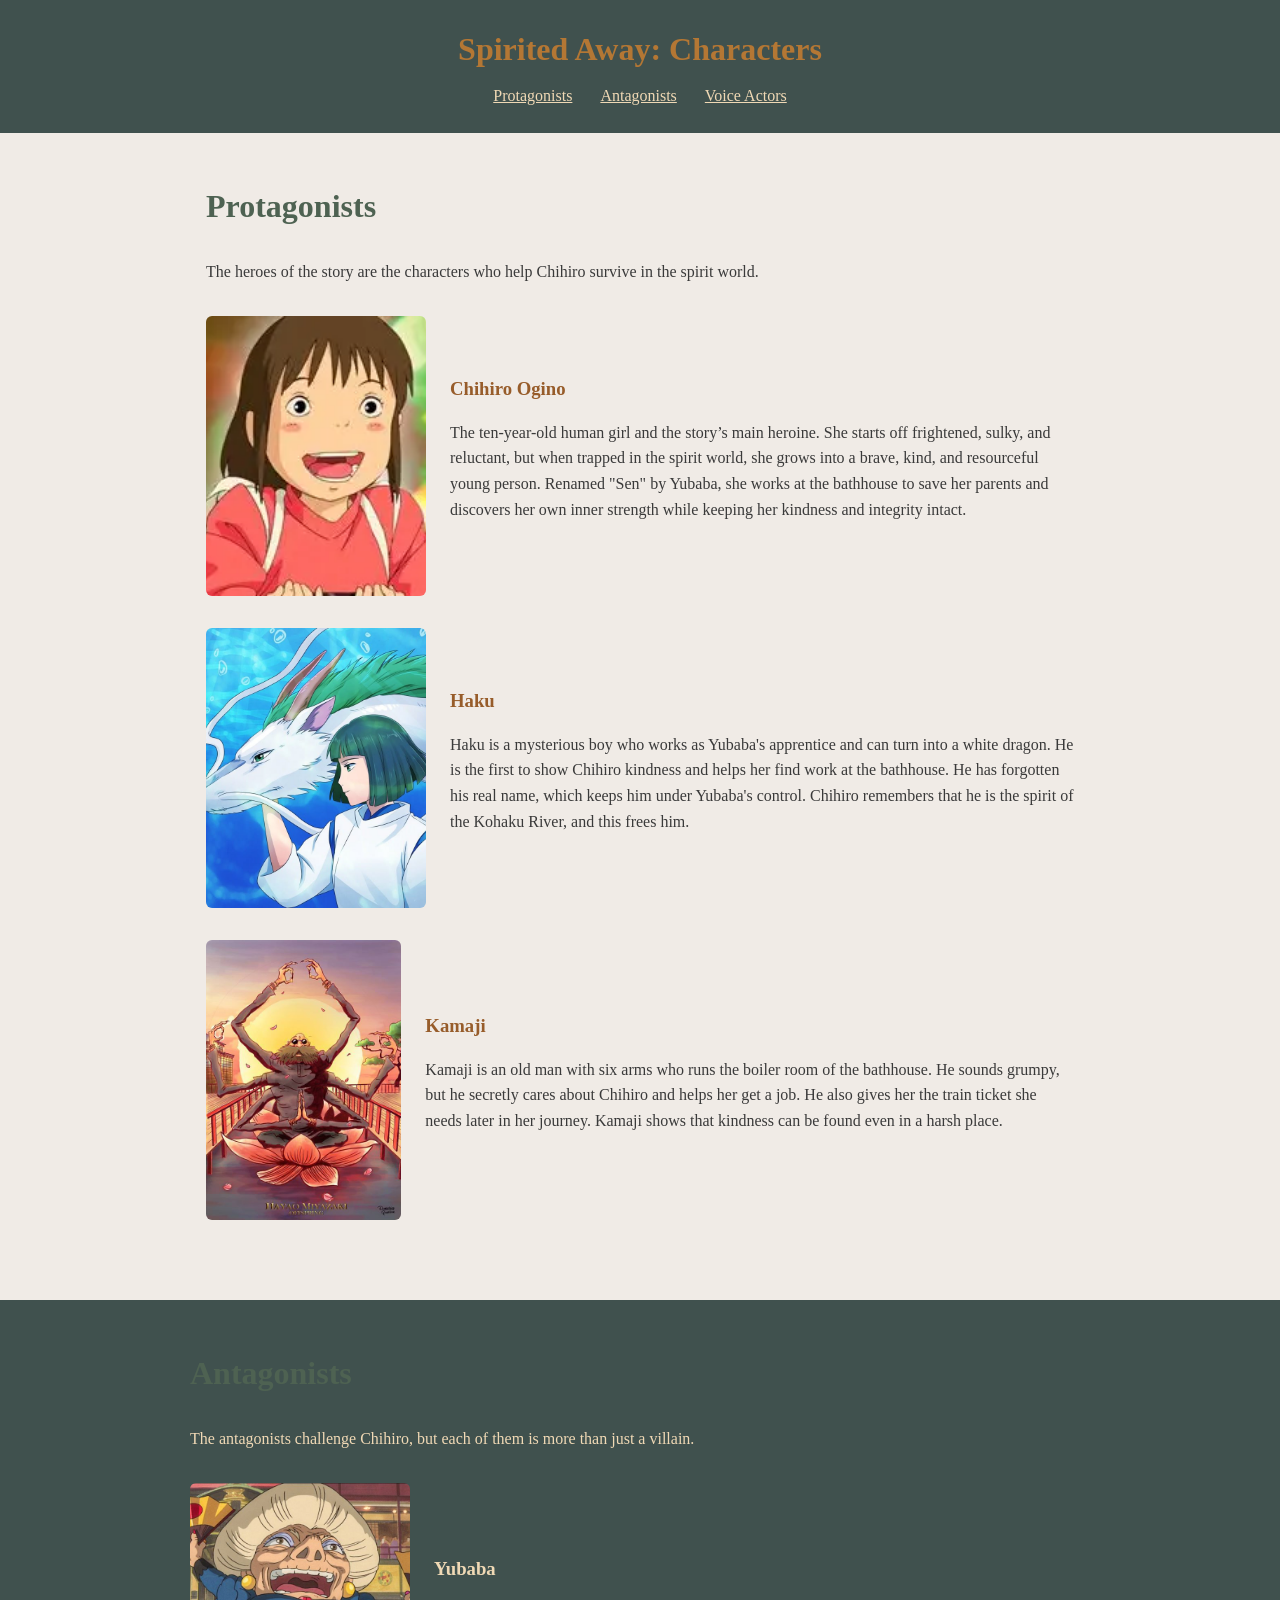
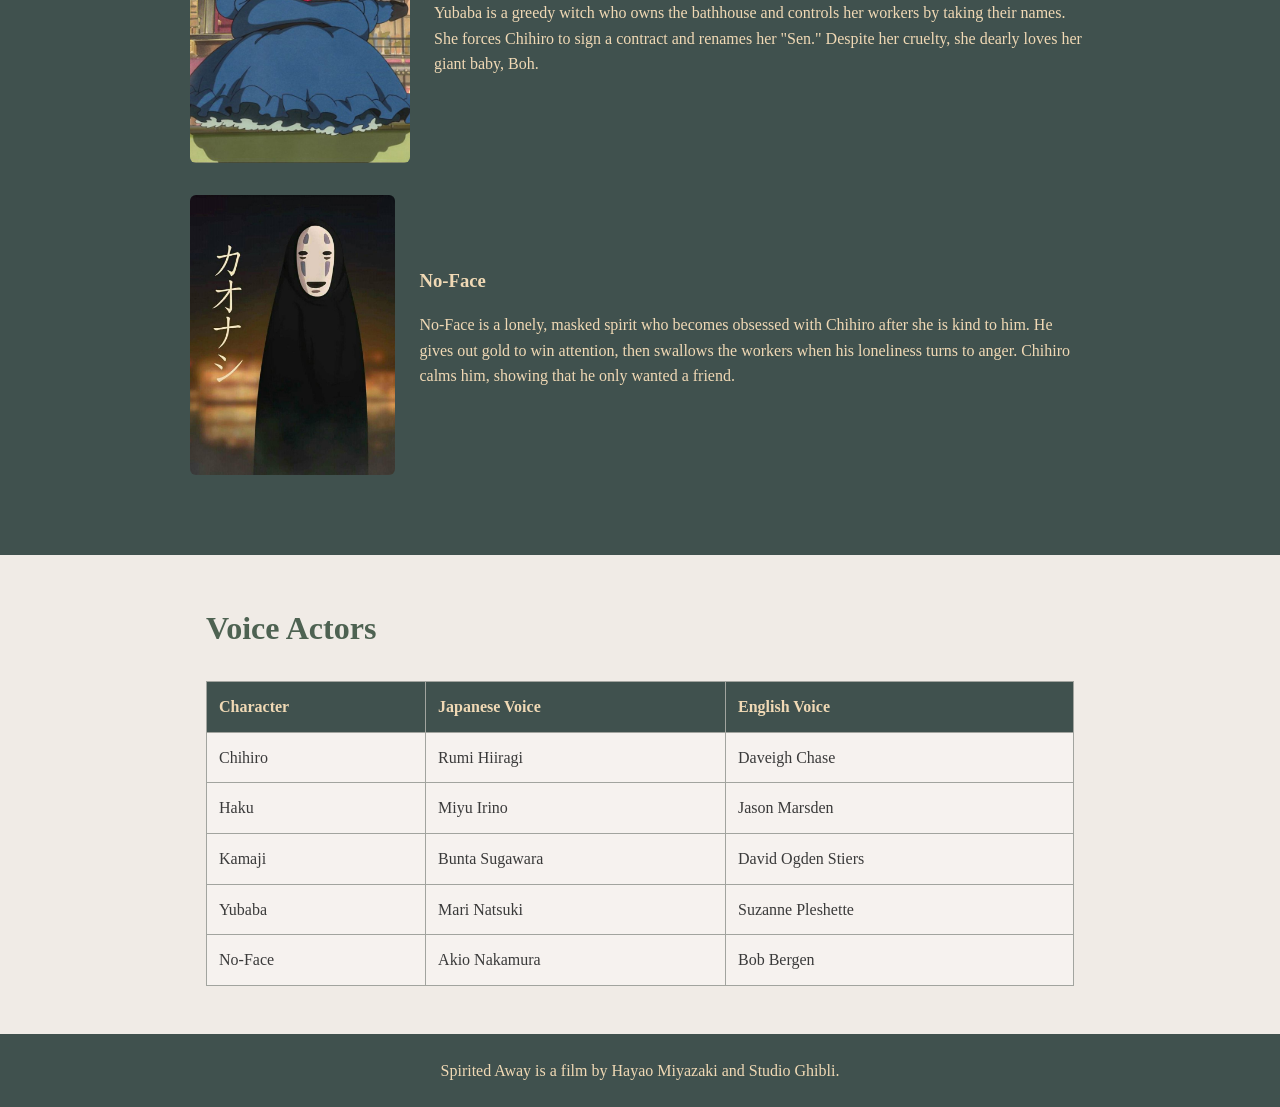
==== MCO/characters.html @ 7fb24a5b "Add files via upload" ====
<!DOCTYPE html>
<html lang="en">
<head>
  <meta charset="UTF-8">
  <meta name="viewport" content="width=device-width, initial-scale=1">
  <title>Spirited Away Characters</title>

  <link rel="stylesheet" href="rsc/css_folder/character_style.css">
</head>
<body>

  <header>
    <h1>Spirited Away: Characters</h1>
    <nav>
      <a href="#protagonists">Protagonists</a>
      <a href="#antagonists">Antagonists</a>
      <a href="#voice-actors">Voice Actors</a>
    </nav>
  </header>

  <main>

    <!-- Protagonists -->
    <section id="protagonists">
      <h2>Protagonists</h2>
      <p class="intro">The heroes of the story are the characters who help Chihiro survive in the spirit world.</p>

      <article class="card">
        <img src="img/Chichiro.webp" alt="Chihiro">
        <div>
          <h3>Chihiro Ogino</h3>
          <p>The ten-year-old human girl and the story’s main heroine.
             She starts off frightened, sulky, and reluctant, but when
             trapped in the spirit world, she grows into a brave, kind,
             and resourceful young person. Renamed "Sen" by Yubaba, she
             works at the bathhouse to save her parents and discovers her
             own inner strength while keeping her kindness and integrity intact.</p>
        </div>
      </article>

      <article class="card">
        <img src="img/Haku.jpg" alt="Haku">
        <div>
          <h3>Haku</h3>
          <p>Haku is a mysterious boy who works as Yubaba's apprentice and can turn into a white dragon.
             He is the first to show Chihiro kindness and helps her find work at the bathhouse. He has 
             forgotten his real name, which keeps him under Yubaba's control. Chihiro remembers that he
             is the spirit of the Kohaku River, and this frees him.</p>
        </div>
      </article>

      <article class="card">
        <img src="img/Kamaji.jpg" alt="Kamaji">
        <div>
          <h3>Kamaji</h3>
          <p>Kamaji is an old man with six arms who runs the boiler room of the bathhouse.
             He sounds grumpy, but he secretly cares about Chihiro and helps her get a job.
             He also gives her the train ticket she needs later in her journey. Kamaji shows
             that kindness can be found even in a harsh place.</p>
        </div>
      </article>
    </section>

    <!-- Antagonists -->
    <section id="antagonists" class="dark">
      <h2>Antagonists</h2>
      <p class="intro">The antagonists challenge Chihiro, but each of them is more than just a villain.</p>

      <article class="card">
        <img src="img/Yububa.jpg" alt="Yubaba">
        <div>
          <h3>Yubaba</h3>
          <p>Yubaba is a greedy witch who owns the bathhouse and controls her workers by taking their names. She forces
             Chihiro to sign a contract and renames her "Sen." Despite her cruelty, she dearly loves her giant baby, Boh.</p>
        </div>
      </article>

      <article class="card">
        <img src="img/no face.jpg" alt="No-Face">
        <div>
          <h3>No-Face</h3>
          <p>No-Face is a lonely, masked spirit who becomes obsessed with Chihiro after she is kind to him.
             He gives out gold to win attention, then swallows the workers when his loneliness turns to anger.
             Chihiro calms him, showing that he only wanted a friend.</p>
        </div>
      </article>
    </section>

    <!-- Voice Actors -->
    <section id="voice-actors">
      <h2>Voice Actors</h2>
      <table>
        <tr><th>Character</th><th>Japanese Voice</th><th>English Voice</th></tr>
        <tr><td>Chihiro</td><td>Rumi Hiiragi</td><td>Daveigh Chase</td></tr>
        <tr><td>Haku</td><td>Miyu Irino</td><td>Jason Marsden</td></tr>
        <tr><td>Kamaji</td><td>Bunta Sugawara</td><td>David Ogden Stiers</td></tr>
        <tr><td>Yubaba</td><td>Mari Natsuki</td><td>Suzanne Pleshette</td></tr>
        <tr><td>No-Face</td><td>Akio Nakamura</td><td>Bob Bergen</td></tr>
      </table>
    </section>

  </main>

  <footer>
    <p>Spirited Away is a film by Hayao Miyazaki and Studio Ghibli.</p>
  </footer>

</body>
</html>
---- MCO/rsc/css_folder/character_style.css ----
/* Basics */
* { box-sizing: border-box; }

body {
  margin: 0;
  font-family: Georgia, serif;
  line-height: 1.6;
  color: #3a3a3a;          /* Soft dark gray for text */
  background: #f0ebe6;     /* Light cream off-white background */
}

/* Header and footer */
header, footer {
  background: #40514e;     /* Deep greenish-gray, earthy tone */
  color: #f0d9b5;          /* Light creamy yellow */
  text-align: center;
  padding: 1.5rem 1rem;
}

header h1 {
  margin: 0 0 0.5rem;
  color: #b47734;          /* Warm caramel color */
}

nav a {
  color: #f0d9b5;
  margin: 0 0.75rem;
}

footer p {
  margin: 0;
}

/* Sections */
section {
  max-width: 900px;
  margin: 0 auto;
  padding: 3rem 1rem;
}

section h2 {
  font-size: 2rem;
  margin-top: 0;
  color: #4e6252;          /* Muted olive green */
}

.intro {
  margin-bottom: 2rem;
}

/* Dark antagonist section */
.dark {
  max-width: none;
  background: #40514e;     /* Matches header/footer dark green */
  color: #f0d9b5;
}

.dark .card {
  max-width: 900px;
  margin-left: auto;
  margin-right: auto;
}

.dark h2, .dark .intro {
  max-width: 900px;
  margin-left: auto;
  margin-right: auto;
}

/* Character cards: image on the left, text on the right */
.card {
  display: flex;
  gap: 1.5rem;
  align-items: center;
  margin-bottom: 2rem;
}

.card img {
  width: 220px;
  height: 280px;
  object-fit: cover;
  background: #6b8e75;     /* Soft mossy green */
  border-radius: 6px;
}

.card h3 {
  margin: 0 0 0.5rem;
  color: #975c2a;          /* Rustic brownish-orange */
}

.dark .card h3 {
  color: #f0d9b5;
}

/* Voice actors table */
table {
  width: 100%;
  border-collapse: collapse;
  background: #f6f2ef;     /* Very light warm background */
}

th, td {
  padding: 0.75rem;
  border: 1px solid #a2a49f; /* Muted gray-green border */
  text-align: left;
}

th {
  background: #40514e;
  color: #f0d9b5;
}

/* Mobile */
@media (max-width: 600px) {
  .card {
    flex-direction: column;
    text-align: center;
  }
}
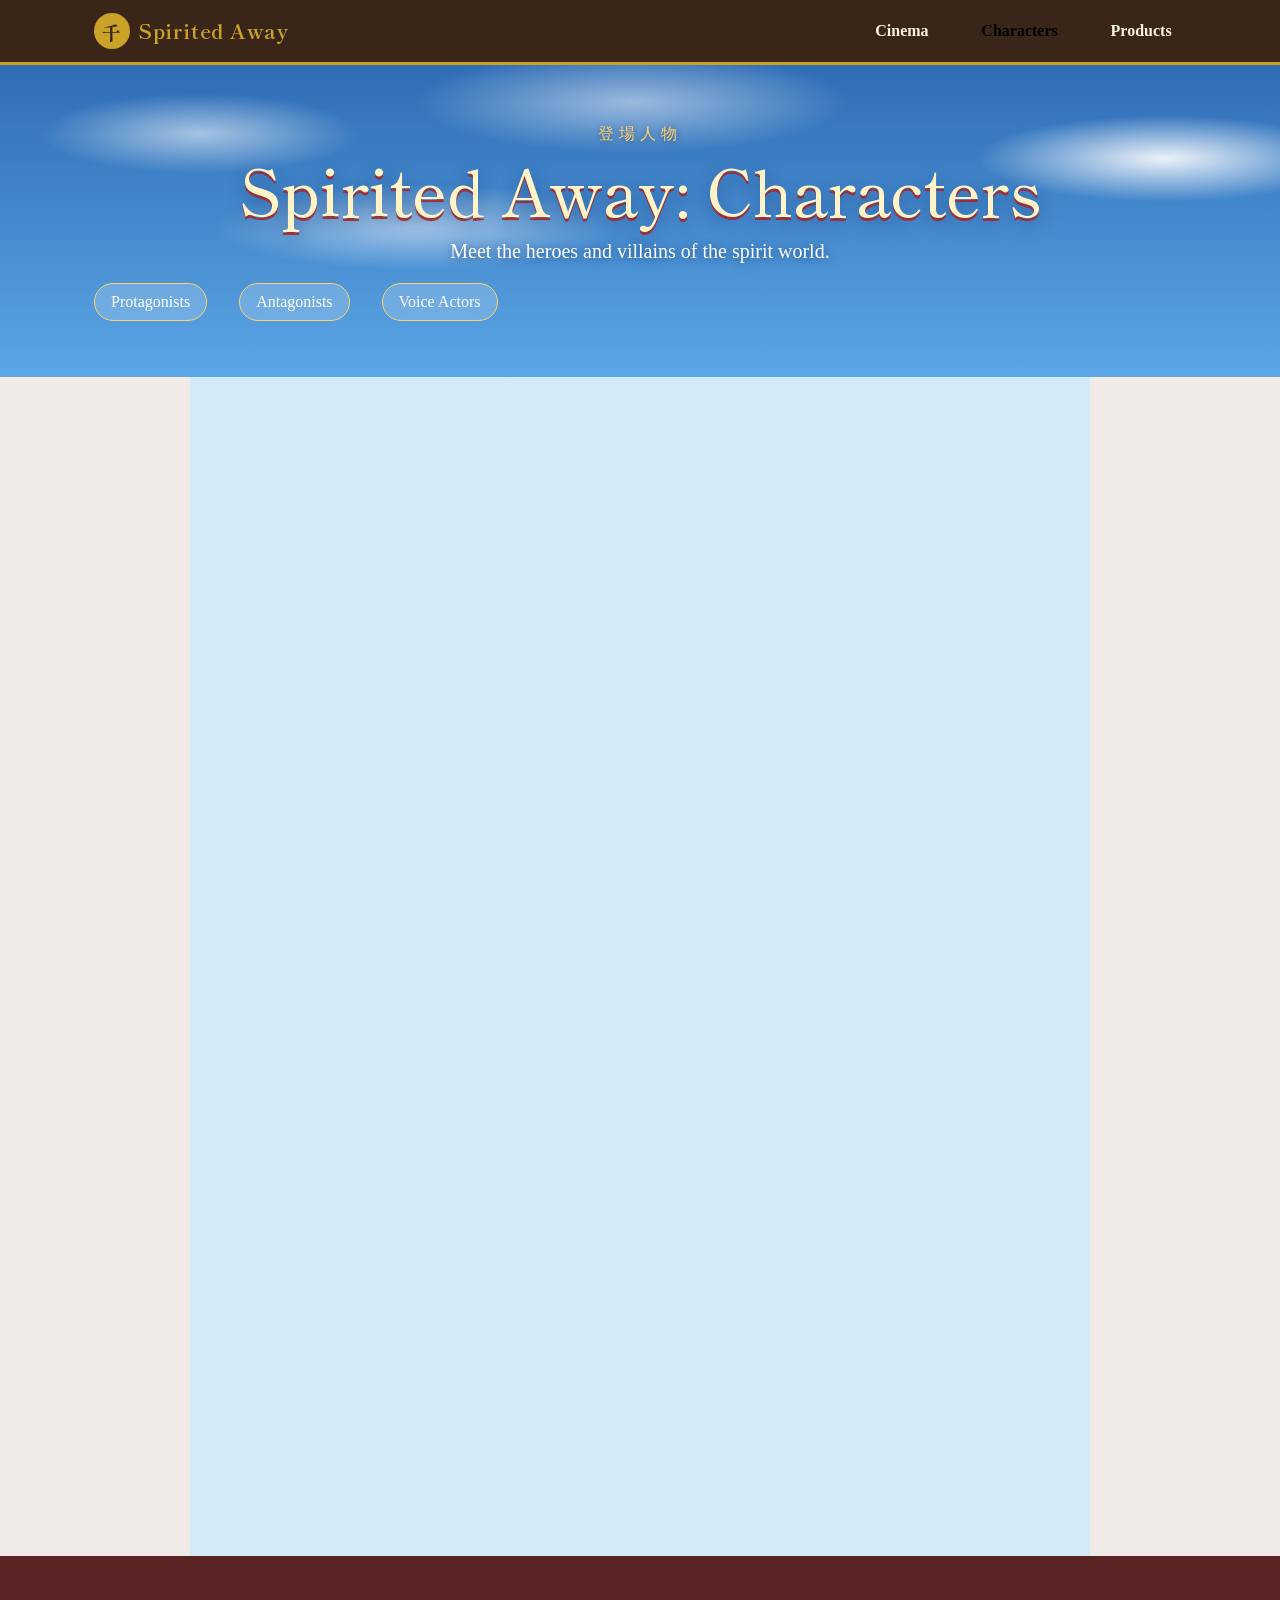
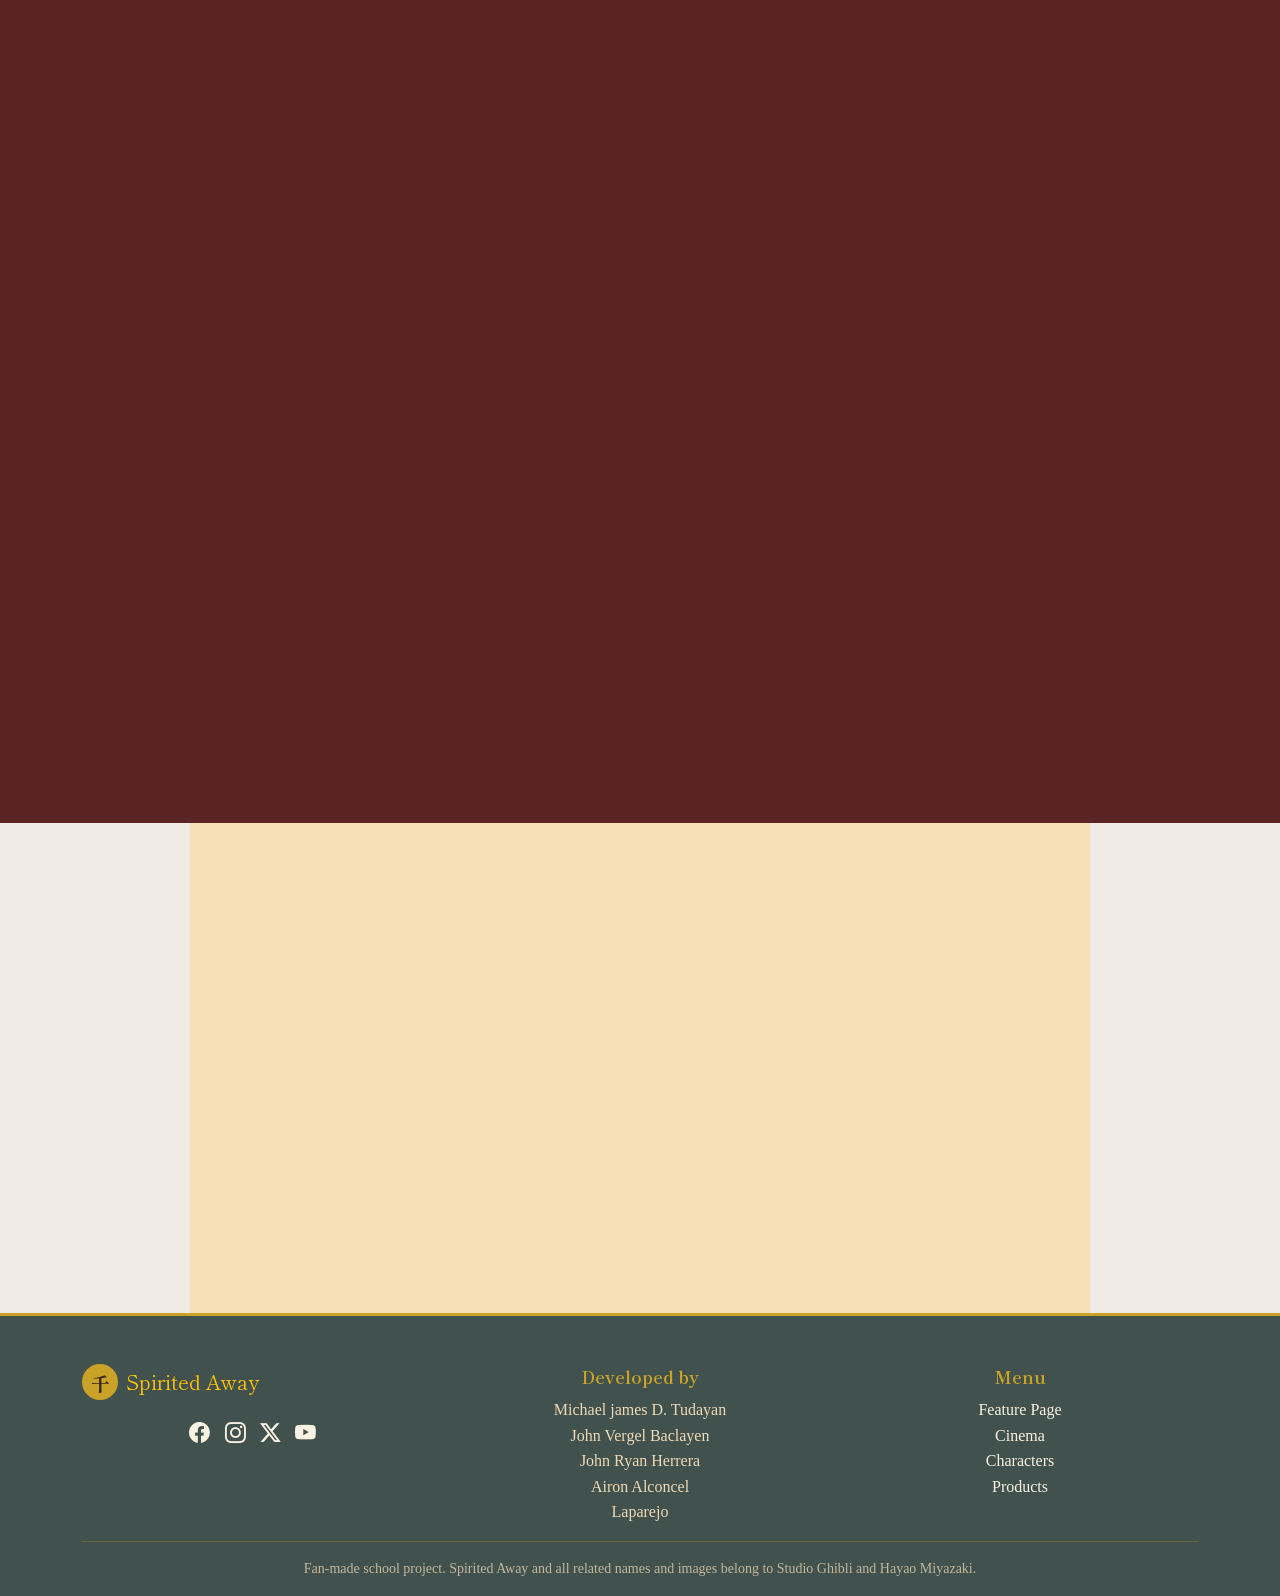
==== commit bd7eff1d: "Add files via upload" ====
--- a/MCO/characters.html
+++ b/MCO/characters.html
@@ -3,53 +3,83 @@
 <head>
   <meta charset="UTF-8">
   <meta name="viewport" content="width=device-width, initial-scale=1">
-  <title>Spirited Away Characters</title>
-
-  <link rel="stylesheet" href="rsc/css_folder/character_style.css">
+  <title>Spirited Away – Characters</title>
+  <link href="https://cdn.jsdelivr.net/npm/bootstrap@5.3.3/dist/css/bootstrap.min.css" rel="stylesheet">
+  <link href="https://cdn.jsdelivr.net/npm/bootstrap-icons@1.11.3/font/bootstrap-icons.min.css" rel="stylesheet">
+  <link href="https://fonts.googleapis.com/css2?family=Nunito:wght@400;700;800&family=Shippori+Mincho:wght@500;700&display=swap" rel="stylesheet">
+  <!-- Main CSS (shared by all pages) -->
+  <link href="rsc/css_folder/sytle.css" rel="stylesheet">
+  <!-- Characters page CSS -->
+  <link href="rsc/css_folder/character_style.css" rel="stylesheet">
+  <script>document.documentElement.classList.add("js")</script>
 </head>
 <body>
 
-  <header>
+<!-- ===== HEADER (same on every page) ===== -->
+<nav class="navbar navbar-expand-md sticky-top site-nav">
+  <div class="container">
+    <a class="navbar-brand d-flex align-items-center gap-2" href="index.html"><span class="logo">千</span><span class="brand-title">Spirited Away</span></a>
+    <button class="navbar-toggler" type="button" data-bs-toggle="collapse" data-bs-target="#nav" aria-label="Toggle menu"><span class="navbar-toggler-icon"></span></button>
+    <div class="collapse navbar-collapse" id="nav">
+      <ul class="navbar-nav ms-auto">
+        <li class="nav-item"><a class="nav-link" href="index.html#cinema">Cinema</a></li>
+        <li class="nav-item"><a class="nav-link active" href="characters.html">Characters</a></li>
+        <li class="nav-item"><a class="nav-link" href="products.html">Products</a></li>
+      </ul>
+    </div>
+  </div>
+</nav>
+
+<!-- ===== HERO (page title + links to the sections below) ===== -->
+<header class="hero hero-sm">
+  <div class="container">
+    <p class="jp mb-1">登場人物</p>
     <h1>Spirited Away: Characters</h1>
-    <nav>
+    <p class="lead">Meet the heroes and villains of the spirit world.</p>
+    <nav class="char-links" aria-label="On this page">
       <a href="#protagonists">Protagonists</a>
       <a href="#antagonists">Antagonists</a>
       <a href="#voice-actors">Voice Actors</a>
     </nav>
-  </header>
+  </div>
+</header>
 
-  <main>
+<main>
 
-    <!-- Protagonists -->
-    <section id="protagonists">
-      <h2>Protagonists</h2>
-      <p class="intro">The heroes of the story are the characters who help Chihiro survive in the spirit world.</p>
+  <!-- ===== PROTAGONISTS ===== -->
+  <section id="protagonists" class="char-sec">
+    <div class="char-inner">
+      <h2 class="reveal">Protagonists</h2>
+      <p class="intro reveal">The heroes of the story are the characters who help Chihiro survive in the spirit world.</p>
 
-      <article class="card">
+      <article class="char-card reveal">
+        <!-- PICTURE: img/Chichiro.webp (file names are case-sensitive on Vercel) -->
         <img src="img/Chichiro.webp" alt="Chihiro">
         <div>
           <h3>Chihiro Ogino</h3>
           <p>The ten-year-old human girl and the story’s main heroine.
              She starts off frightened, sulky, and reluctant, but when
              trapped in the spirit world, she grows into a brave, kind,
-             and resourceful young person. Renamed "Sen" by Yubaba, she
+             and resourceful young person. Renamed “Sen” by Yubaba, she
              works at the bathhouse to save her parents and discovers her
              own inner strength while keeping her kindness and integrity intact.</p>
         </div>
       </article>
 
-      <article class="card">
+      <article class="char-card reveal">
+        <!-- PICTURE: img/Haku.jpg -->
         <img src="img/Haku.jpg" alt="Haku">
         <div>
           <h3>Haku</h3>
-          <p>Haku is a mysterious boy who works as Yubaba's apprentice and can turn into a white dragon.
-             He is the first to show Chihiro kindness and helps her find work at the bathhouse. He has 
-             forgotten his real name, which keeps him under Yubaba's control. Chihiro remembers that he
+          <p>Haku is a mysterious boy who works as Yubaba’s apprentice and can turn into a white dragon.
+             He is the first to show Chihiro kindness and helps her find work at the bathhouse. He has
+             forgotten his real name, which keeps him under Yubaba’s control. Chihiro remembers that he
              is the spirit of the Kohaku River, and this frees him.</p>
         </div>
       </article>
 
-      <article class="card">
+      <article class="char-card reveal">
+        <!-- PICTURE: img/Kamaji.jpg -->
         <img src="img/Kamaji.jpg" alt="Kamaji">
         <div>
           <h3>Kamaji</h3>
@@ -59,23 +89,27 @@
              that kindness can be found even in a harsh place.</p>
         </div>
       </article>
-    </section>
+    </div>
+  </section>
 
-    <!-- Antagonists -->
-    <section id="antagonists" class="dark">
-      <h2>Antagonists</h2>
-      <p class="intro">The antagonists challenge Chihiro, but each of them is more than just a villain.</p>
+  <!-- ===== ANTAGONISTS ===== -->
+  <section id="antagonists" class="char-sec dark">
+    <div class="char-inner">
+      <h2 class="reveal">Antagonists</h2>
+      <p class="intro reveal">The antagonists challenge Chihiro, but each of them is more than just a villain.</p>
 
-      <article class="card">
+      <article class="char-card reveal">
+        <!-- PICTURE: img/Yububa.jpg -->
         <img src="img/Yububa.jpg" alt="Yubaba">
         <div>
           <h3>Yubaba</h3>
           <p>Yubaba is a greedy witch who owns the bathhouse and controls her workers by taking their names. She forces
-             Chihiro to sign a contract and renames her "Sen." Despite her cruelty, she dearly loves her giant baby, Boh.</p>
+             Chihiro to sign a contract and renames her “Sen.” Despite her cruelty, she dearly loves her giant baby, Boh.</p>
         </div>
       </article>
 
-      <article class="card">
+      <article class="char-card reveal">
+        <!-- PICTURE: img/no face.jpg (a space in a file name can cause trouble, so renaming it to no-face.jpg is safer) -->
         <img src="img/no face.jpg" alt="No-Face">
         <div>
           <h3>No-Face</h3>
@@ -84,26 +118,59 @@
              Chihiro calms him, showing that he only wanted a friend.</p>
         </div>
       </article>
-    </section>
+    </div>
+  </section>
 
-    <!-- Voice Actors -->
-    <section id="voice-actors">
-      <h2>Voice Actors</h2>
-      <table>
-        <tr><th>Character</th><th>Japanese Voice</th><th>English Voice</th></tr>
-        <tr><td>Chihiro</td><td>Rumi Hiiragi</td><td>Daveigh Chase</td></tr>
-        <tr><td>Haku</td><td>Miyu Irino</td><td>Jason Marsden</td></tr>
-        <tr><td>Kamaji</td><td>Bunta Sugawara</td><td>David Ogden Stiers</td></tr>
-        <tr><td>Yubaba</td><td>Mari Natsuki</td><td>Suzanne Pleshette</td></tr>
-        <tr><td>No-Face</td><td>Akio Nakamura</td><td>Bob Bergen</td></tr>
-      </table>
-    </section>
+  <!-- ===== VOICE ACTORS ===== -->
+  <section id="voice-actors" class="char-sec">
+    <div class="char-inner">
+      <h2 class="reveal">Voice Actors</h2>
+      <div class="table-responsive reveal">
+        <table class="char-table">
+          <tr><th>Character</th><th>Japanese Voice</th><th>English Voice</th></tr>
+          <tr><td>Chihiro</td><td>Rumi Hiiragi</td><td>Daveigh Chase</td></tr>
+          <tr><td>Haku</td><td>Miyu Irino</td><td>Jason Marsden</td></tr>
+          <tr><td>Kamaji</td><td>Bunta Sugawara</td><td>David Ogden Stiers</td></tr>
+          <tr><td>Yubaba</td><td>Mari Natsuki</td><td>Suzanne Pleshette</td></tr>
+          <tr><td>No-Face</td><td>Akio Nakamura</td><td>Bob Bergen</td></tr>
+        </table>
+      </div>
+    </div>
+  </section>
 
-  </main>
+</main>
 
-  <footer>
-    <p>Spirited Away is a film by Hayao Miyazaki and Studio Ghibli.</p>
-  </footer>
+<!-- ===== FOOTER ===== -->
+<footer class="pb-3">
+  <div class="container">
+    <div class="row g-4">
+      <div class="col-md-4">
+        <a href="index.html" class="d-flex align-items-center gap-2 mb-3"><span class="logo">千</span><span class="brand-title fs-5 text-warning">Spirited Away</span></a>
+        <div class="social">
+          <a href="#" aria-label="Facebook"><i class="bi bi-facebook"></i></a><a href="#" aria-label="Instagram"><i class="bi bi-instagram"></i></a><a href="#" aria-label="X"><i class="bi bi-twitter-x"></i></a><a href="#" aria-label="YouTube"><i class="bi bi-youtube"></i></a>
+        </div>
+      </div>
+      <div class="col-md-4"><h6>Developed by</h6>
+        <ul class="list-unstyled mb-0">
+          <li>Michael james D. Tudayan</li>
+          <li>John Vergel Baclayen</li>
+          <li>John Ryan Herrera</li>
+          <li>Airon Alconcel</li>
+          <li>Laparejo</li>
+        </ul></div>
+      <div class="col-md-4"><h6>Menu</h6><ul class="list-unstyled mb-0"><li>
+        <a href="index.html">Feature Page</a></li>
+        <li><a href="index.html#cinema">Cinema</a></li>
+        <li><a href="characters.html">Characters</a></li>
+        <li><a href="products.html">Products</a></li></ul></div>
+    </div>
+    <hr style="border-color:var(--gold)">
+    <p class="text-center small mb-0 opacity-75">Fan-made school project. Spirited Away and all related names and images belong to Studio Ghibli and Hayao Miyazaki.</p>
+  </div>
+</footer>
 
+<button id="top" aria-label="Back to top"><i class="bi bi-arrow-up"></i></button>
+<script src="https://cdn.jsdelivr.net/npm/bootstrap@5.3.3/dist/js/bootstrap.bundle.min.js"></script>
+<script src="rsc/js_folder/main.js"></script>
 </body>
-</html>
+</html>
--- a/MCO/rsc/css_folder/sytle.css
+++ b/MCO/rsc/css_folder/sytle.css
@@ -0,0 +1,524 @@
+
+/* =========================
+   Colors
+========================= */
+
+:root {
+  --brown: #3a2618;
+  --brown2: #5b3d28;
+  --green: #1e3a2a;
+  --green2: #2f5b40;
+  --red: #a3272b;
+  --gold: #c9a227;
+  --amber: #f0a830;
+  --cream: #f9f1e1;
+  --sand: #f0e2c4;
+  --ink: #2a1d14;
+}
+
+/* =========================
+   Basics
+========================= */
+
+html {
+  scroll-behavior: smooth;
+}
+
+section, header {
+  scroll-margin-top: 72px;
+}
+
+body {
+  font-family: Nunito, system-ui, sans-serif;
+  color: var(--ink);
+  background: var(--cream);
+}
+
+h1, h2, h3, h4, h5, .brand-title {
+  font-family: "Shippori Mincho", Georgia, serif;
+}
+
+/* =========================
+   Header and Navigation
+========================= */
+
+.site-nav {
+  background: var(--brown);
+  border-bottom: 3px solid var(--gold);
+  transition: box-shadow .3s;
+}
+
+.site-nav.scrolled {
+  box-shadow: 0 4px 14px rgba(0,0,0,.3);
+}
+
+.logo {
+  display: inline-grid;
+  place-items: center;
+  width: 36px;
+  height: 36px;
+  border-radius: 50%;
+  background: var(--gold);
+  color: var(--brown);
+  font: 700 19px "Shippori Mincho", serif;
+}
+
+.site-nav .navbar-brand {
+  color: var(--gold);
+  font-weight: 700;
+  letter-spacing: .03em;
+}
+
+.site-nav .nav-link {
+  color: var(--cream);
+  font-weight: 600;
+  padding: .4rem .9rem !important;
+}
+
+.site-nav .nav-link:hover {
+  color: var(--amber);
+}
+
+.navbar-toggler {
+  border-color: var(--gold);
+}
+
+.navbar-toggler-icon {
+  filter: invert(1) sepia(1) saturate(3);
+}
+
+/* =========================
+   Buttons
+========================= */
+
+.btn {
+  border-radius: .5rem;
+  font-weight: 700;
+  transition: .2s;
+}
+
+.btn:hover {
+  transform: translateY(-2px);
+}
+
+.btn-gold {
+  background: var(--gold);
+  border-color: var(--gold);
+  color: var(--brown);
+}
+
+.btn-gold:hover {
+  background: var(--amber);
+  border-color: var(--amber);
+  color: var(--brown);
+}
+
+/* =========================
+   Image Placeholders
+========================= */
+
+.ph {
+  position: relative;
+  display: grid;
+  place-items: center;
+  overflow: hidden;
+  border-radius: .75rem;
+  background: var(--green2);
+  color: var(--gold);
+  text-align: center;
+  font-weight: 600;
+  border: 1px solid rgba(58,38,24,.2);
+}
+
+.ph::after {
+  content: attr(data-label);
+  padding: 1rem;
+}
+
+.ph img {
+  position: absolute;
+  inset: 0;
+  width: 100%;
+  height: 100%;
+  object-fit: cover;
+  z-index: 1;
+}
+
+/* =========================
+   Main Hero Section
+========================= */
+
+.hero {
+  position: relative;
+  overflow: hidden;
+  padding: 4.5rem 0 15rem;
+  color: #fff;
+  background: linear-gradient(
+    180deg,
+    #2f6db5 0%,
+    #4f9be0 42%,
+    #a9d8f3 78%,
+    #e8f5fc 100%
+  );
+}
+
+.hero::before {
+  content: "";
+  position: absolute;
+  inset: 0;
+  background:
+    radial-gradient(ellipse 220px 55px at 12% 22%, rgba(255,255,255,.55), transparent 72%),
+    radial-gradient(ellipse 300px 70px at 38% 12%, rgba(255,255,255,.5), transparent 72%),
+    radial-gradient(ellipse 260px 60px at 70% 30%, rgba(255,255,255,.9), transparent 72%),
+    radial-gradient(ellipse 340px 80px at 92% 14%, rgba(255,255,255,.85), transparent 72%),
+    radial-gradient(ellipse 280px 60px at 25% 52%, rgba(255,255,255,.5), transparent 72%);
+  background-size: 130% 100%;
+  animation: clouds 70s ease-in-out infinite alternate;
+}
+
+@keyframes clouds {
+  to {
+    background-position: 30% 0;
+  }
+}
+
+.hero .container {
+  position: relative;
+  z-index: 2;
+}
+
+.hero h1 {
+  font-size: clamp(2.4rem, 6vw, 4rem);
+  color: #fff4c7;
+  text-shadow: 0 3px 0 rgba(163,39,43,.9),
+               0 6px 18px rgba(0,30,80,.4);
+}
+
+.hero .jp {
+  color: #ffd36b;
+  letter-spacing: .3em;
+  margin-bottom: .25rem;
+  text-shadow: 0 1px 6px rgba(0,30,80,.5);
+}
+
+.hero .lead {
+  text-shadow: 0 1px 8px rgba(0,40,90,.55);
+}
+
+.poster {
+  aspect-ratio: 2 / 3;
+  max-width: 300px;
+  margin: auto;
+  box-shadow: 0 12px 30px rgba(0,30,80,.45);
+}
+
+.badge-pill {
+  display: inline-block;
+  background: rgba(255,255,255,.18);
+  border: 1px solid #ffd36b;
+  border-radius: 2rem;
+  padding: .15rem .8rem;
+  font-size: .85rem;
+}
+
+.scene {
+  position: absolute;
+  left: 0;
+  bottom: -1px;
+  width: 100%;
+  height: 240px;
+  z-index: 1;
+}
+
+/* =========================
+   General Sections
+========================= */
+
+.sec {
+  padding: 4.5rem 0;
+  background:
+    radial-gradient(ellipse 380px 80px at 10% 6%, rgba(255,255,255,.95), transparent 70%),
+    radial-gradient(ellipse 320px 70px at 90% 3%, rgba(255,255,255,.85), transparent 70%),
+    linear-gradient(180deg, #d4eaf8 0%, var(--cream) 62%);
+}
+
+/* Warm sand section */
+
+.sec-sand {
+  background:
+    radial-gradient(circle at 90% 0%, rgba(255,255,255,.5), transparent 40%),
+    linear-gradient(180deg, #f6dfb4, #eec489);
+}
+
+/* Dark green section */
+
+.sec-green {
+  color: var(--cream);
+  background:
+    radial-gradient(circle at 88% 8%, rgba(240,168,48,.2), transparent 38%),
+    radial-gradient(circle at 8% 100%, rgba(79,155,224,.14), transparent 40%),
+    linear-gradient(180deg, #244a33, #142a1c);
+}
+
+/* Dark red section */
+
+.sec-brown {
+  color: var(--cream);
+  background:
+    radial-gradient(circle at 12% 0%, rgba(240,168,48,.3), transparent 42%),
+    radial-gradient(circle at 92% 100%, rgba(240,168,48,.18), transparent 40%),
+    linear-gradient(180deg, #8e2326, #3d1a14);
+}
+
+/* Section headings */
+
+.eyebrow {
+  color: var(--red);
+  text-transform: uppercase;
+  letter-spacing: .2em;
+  font-size: .78rem;
+  font-weight: 800;
+  margin-bottom: .3rem;
+}
+
+.sec-green .eyebrow,
+.sec-brown .eyebrow {
+  color: var(--amber);
+}
+
+.sec h2 {
+  position: relative;
+  padding-bottom: .7rem;
+  margin-bottom: 1.8rem;
+}
+
+.sec h2::after {
+  content: "";
+  position: absolute;
+  left: 0;
+  bottom: 0;
+  width: 60px;
+  height: 3px;
+  background: var(--gold);
+}
+
+/* =========================
+   Cards
+========================= */
+
+.card {
+  border: 1px solid rgba(58,38,24,.12);
+  border-top: 4px solid var(--gold);
+  border-radius: .75rem;
+  box-shadow: 0 2px 8px rgba(58,38,24,.08);
+  transition: transform .25s, box-shadow .25s;
+}
+
+.card:hover {
+  transform: translateY(-4px);
+  box-shadow: 0 8px 18px rgba(58,38,24,.15);
+}
+
+
+/* =========================
+   Tables and Information
+========================= */
+
+.facts dt {
+  color: var(--red);
+  font-weight: 700;
+}
+
+.facts dd {
+  margin-bottom: .6rem;
+}
+
+.table-earth {
+  --bs-table-bg: transparent;
+  --bs-table-color: var(--cream);
+  --bs-table-border-color: rgba(201,162,39,.4);
+  --bs-table-hover-bg: rgba(240,168,48,.12);
+  --bs-table-hover-color: #fff;
+}
+
+.table-earth th {
+  color: var(--amber);
+  font-family: "Shippori Mincho", serif;
+}
+
+/* Credits */
+
+.credit {
+  background: #fff;
+  border-left: 4px solid var(--gold);
+  border-radius: .25rem .5rem .5rem .25rem;
+  padding: .5rem 1rem;
+}
+
+.credit small {
+  color: var(--red);
+  text-transform: uppercase;
+  letter-spacing: .1em;
+  font-weight: 800;
+}
+
+.credit:hover {
+  transform: translateY(-4px);
+  box-shadow: 0 8px 18px rgba(58,38,24,.15);    
+}
+
+/* =========================
+   Schedule and Time Buttons
+========================= */
+
+.btn-day {
+  background: transparent;
+  color: var(--cream);
+  border: 1px solid var(--gold);
+  margin: 0 .4rem .6rem 0;
+}
+
+.btn-day.active,
+.btn-day:hover {
+  background: var(--gold);
+  color: var(--brown);
+}
+
+.time {
+  border: 0;
+  border-radius: .4rem;
+  background: var(--green);
+  color: var(--cream);
+  padding: .2rem .65rem;
+  margin: .15rem;
+  font-weight: 600;
+  transition: .2s;
+}
+
+.time:hover,
+.time.picked {
+  background: var(--red);
+}
+
+/* =========================
+   Toast and Back to Top
+========================= */
+
+#toast {
+  position: fixed;
+  left: 50%;
+  bottom: 24px;
+  transform: translate(-50%, 120px);
+  background: var(--brown);
+  color: #fff;
+  border: 1px solid var(--gold);
+  padding: .6rem 1.2rem;
+  border-radius: .5rem;
+  transition: .35s;
+  z-index: 60;
+}
+
+#toast.show {
+  transform: translate(-50%, 0);
+}
+
+#top {
+  position: fixed;
+  right: 18px;
+  bottom: 18px;
+  width: 44px;
+  height: 44px;
+  border: 0;
+  border-radius: 50%;
+  background: var(--gold);
+  color: var(--brown);
+  opacity: 0;
+  pointer-events: none;
+  transition: .3s;
+  z-index: 50;
+}
+
+#top.show {
+  opacity: 1;
+  pointer-events: auto;
+}
+
+/* =========================
+   Footer
+========================= */
+
+footer {
+  background: linear-gradient(180deg, #3d1a14, #22130b);
+  color: var(--cream);
+  border-top: 3px solid var(--gold);
+  padding-top: 3rem !important;
+}
+
+footer a {
+  color: var(--cream);
+  text-decoration: none;
+}
+
+footer a:hover {
+  color: var(--amber);
+}
+
+footer h6 {
+  color: var(--gold);
+  font: 700 1.1rem "Shippori Mincho", serif;
+}
+
+.social a {
+  font-size: 1.3rem;
+  margin-right: .9rem;
+}
+
+/* =========================
+   Animations
+========================= */
+
+.js .reveal {
+  opacity: 0;
+}
+
+.js .reveal.in {
+  opacity: 1;
+  animation: rise .6s backwards;
+  animation-delay: var(--dl, 0s);
+}
+
+@keyframes rise {
+  from {
+    opacity: 0;
+    transform: translateY(20px);
+  }
+}
+
+/* Disable animations if requested */
+
+@media (prefers-reduced-motion: reduce) {
+  *,
+  *::before,
+  *::after {
+    animation: none !important;
+    transition: none !important;
+  }
+
+  .js .reveal {
+    opacity: 1;
+  }
+}
+
+/* =========================
+   Smaller Hero (Inner Pages)
+========================= */
+
+.hero-sm {
+  padding: 3.5rem 0;
+  background: linear-gradient(180deg, #2f6db5, #5aa6e6);
+}
+
+.hero-sm .poster {
+  aspect-ratio: 4 / 3;
+  max-width: 360px;
+}
--- a/MCO/rsc/css_folder/character_style.css
+++ b/MCO/rsc/css_folder/character_style.css
@@ -109,6 +109,154 @@
   background: #40514e;
   color: #f0d9b5;
 }
+
+
+
+/* =========================
+   Characters Page - Spirited Away
+========================= */
+
+/* Character Links */
+
+.char-links {
+  display: flex;
+  flex-wrap: wrap;
+  gap: .5rem;
+  margin-top: 1rem;
+}
+
+.char-links a {
+  color: white;
+  text-decoration: none;
+  background: rgba(255,255,255,.18);
+  border: 1px solid #ffd36b;
+  border-radius: 20px;
+  padding: .3rem 1rem;
+}
+
+.char-links a:hover {
+  background: var(--gold);
+  color: var(--brown);
+}
+
+/* =========================
+   Sections
+========================= */
+
+.char-sec {
+  padding: 4rem 1rem;
+}
+
+.char-inner {
+  max-width: 900px;
+  margin: 0 auto;
+}
+
+.char-sec h2 {
+  color: var(--green);
+  font-size: 2rem;
+  margin-bottom: 1.2rem;
+}
+
+.intro {
+  margin-bottom: 2rem;
+}
+
+/* Protagonists */
+
+#protagonists {
+  background: #d4eaf8;
+}
+
+/* Antagonists */
+
+.dark {
+  color: var(--cream);
+  background: #5b2424;
+}
+
+.dark h2 {
+  color: #fff4c7;
+}
+
+/* Voice Actors */
+
+#voice-actors {
+  background: #f6dfb4;
+}
+
+/* =========================
+   Character Cards
+========================= */
+
+.char-card {
+  display: flex;
+  align-items: center;
+  gap: 1.5rem;
+  margin-bottom: 2rem;
+}
+
+.char-card img {
+  width: 220px;
+  height: 280px;
+  flex-shrink: 0;
+  object-fit: cover;
+  background: var(--green2);
+  border-radius: 6px;
+}
+
+.char-card h3 {
+  color: var(--red);
+  margin: 0 0 .5rem;
+  font-family: "Shippori Mincho", Georgia, serif;
+}
+
+.dark .char-card h3 {
+  color: var(--amber);
+}
+
+/* =========================
+   Voice Actors Table
+========================= */
+
+.char-table {
+  width: 100%;
+  border-collapse: collapse;
+  background: #fffaf0;
+}
+
+.char-table th,
+.char-table td {
+  padding: .75rem;
+  border: 1px solid #ccc;
+  text-align: left;
+}
+
+.char-table th {
+  background: var(--green);
+  color: var(--gold);
+  font-family: "Shippori Mincho", serif;
+}
+
+
+/* =========================
+   Mobile Layout
+========================= */
+
+@media (max-width: 600px) {
+  .char-card {
+    flex-direction: column;
+    text-align: center;
+  }
+}
+
+
+/* Mobile */
+@media (max-width:600px){.char-card{flex-direction:column;text-align:center}}
+
+
+
+
 
 /* Mobile */
 @media (max-width: 600px) {
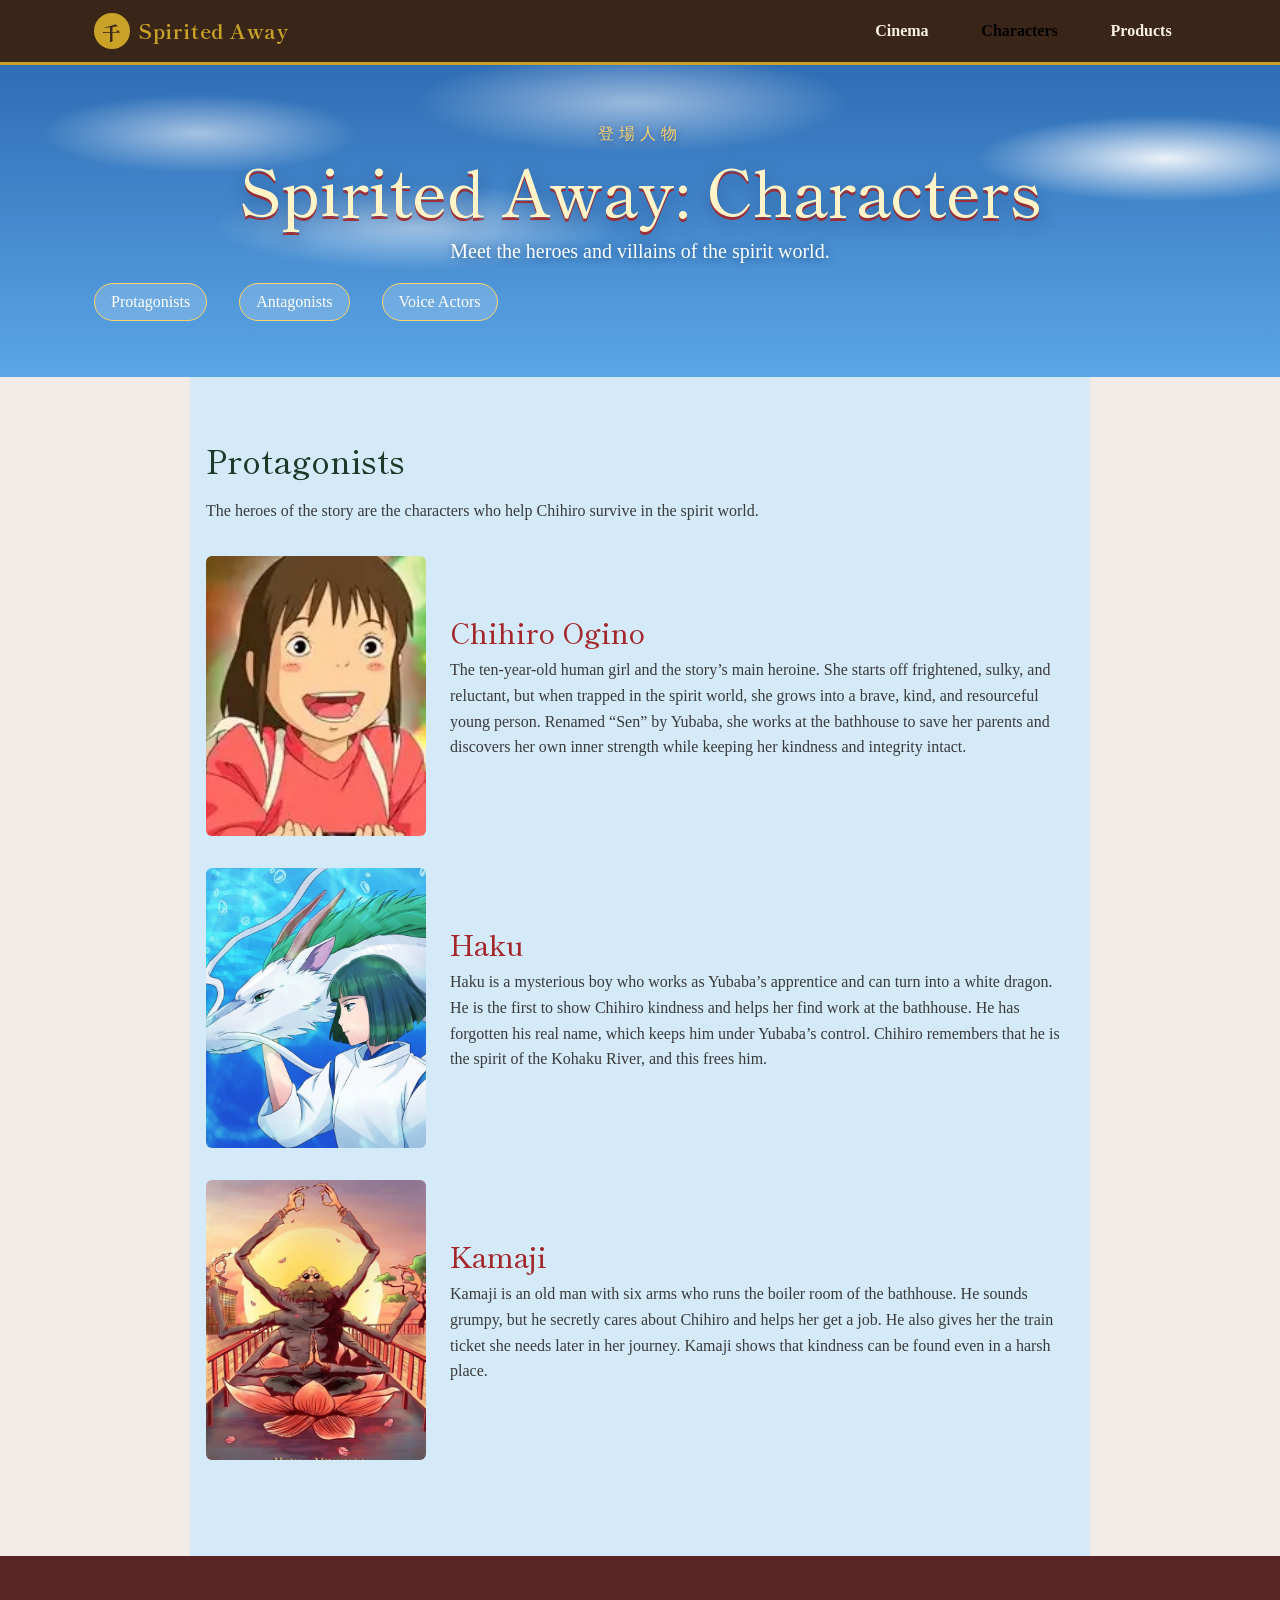
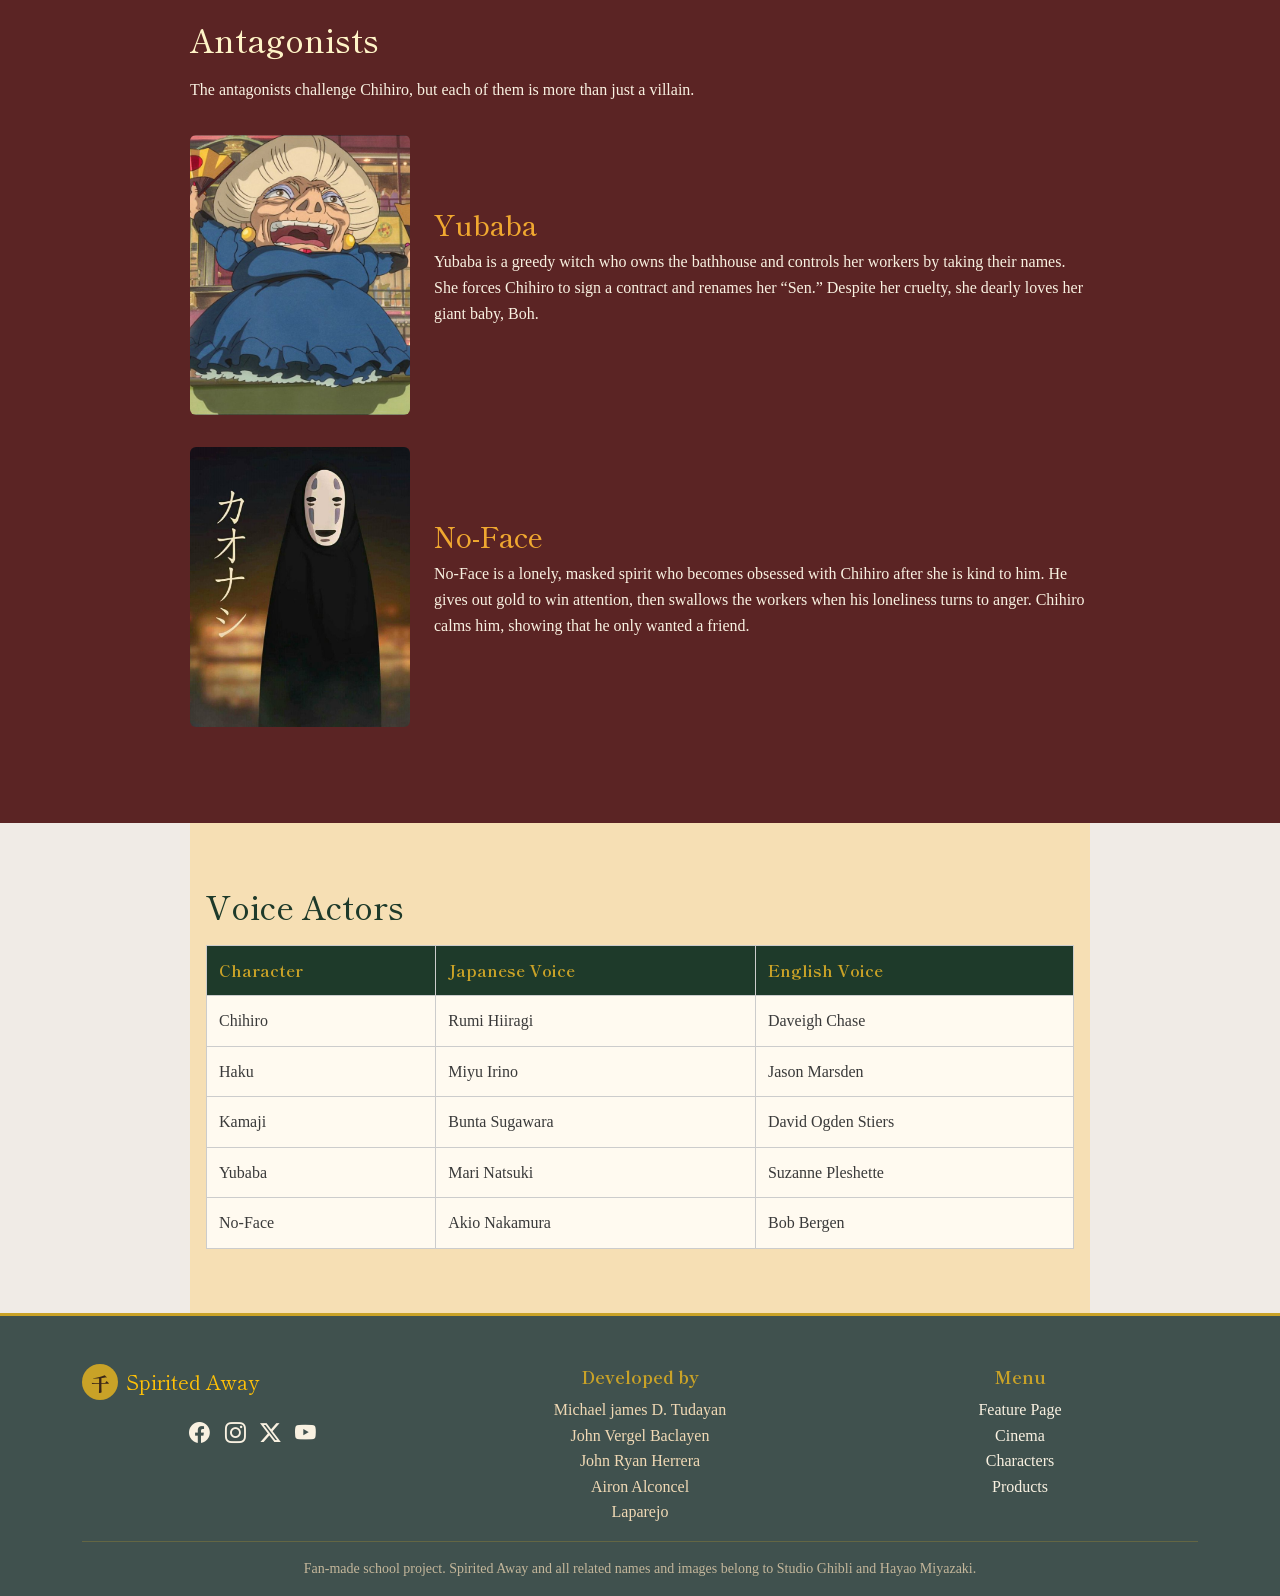
==== commit 3b8a750a: "Add files via upload" ====
--- a/MCO/characters.html
+++ b/MCO/characters.html
@@ -161,8 +161,7 @@
       <div class="col-md-4"><h6>Menu</h6><ul class="list-unstyled mb-0"><li>
         <a href="index.html">Feature Page</a></li>
         <li><a href="index.html#cinema">Cinema</a></li>
-        <li><a href="characters.html">Characters</a></li>
-        <li><a href="products.html">Products</a></li></ul></div>
+        <li><a href="characters.html">Characters</a></li><li><a href="products.html">Products</a></li></ul></div>
     </div>
     <hr style="border-color:var(--gold)">
     <p class="text-center small mb-0 opacity-75">Fan-made school project. Spirited Away and all related names and images belong to Studio Ghibli and Hayao Miyazaki.</p>
